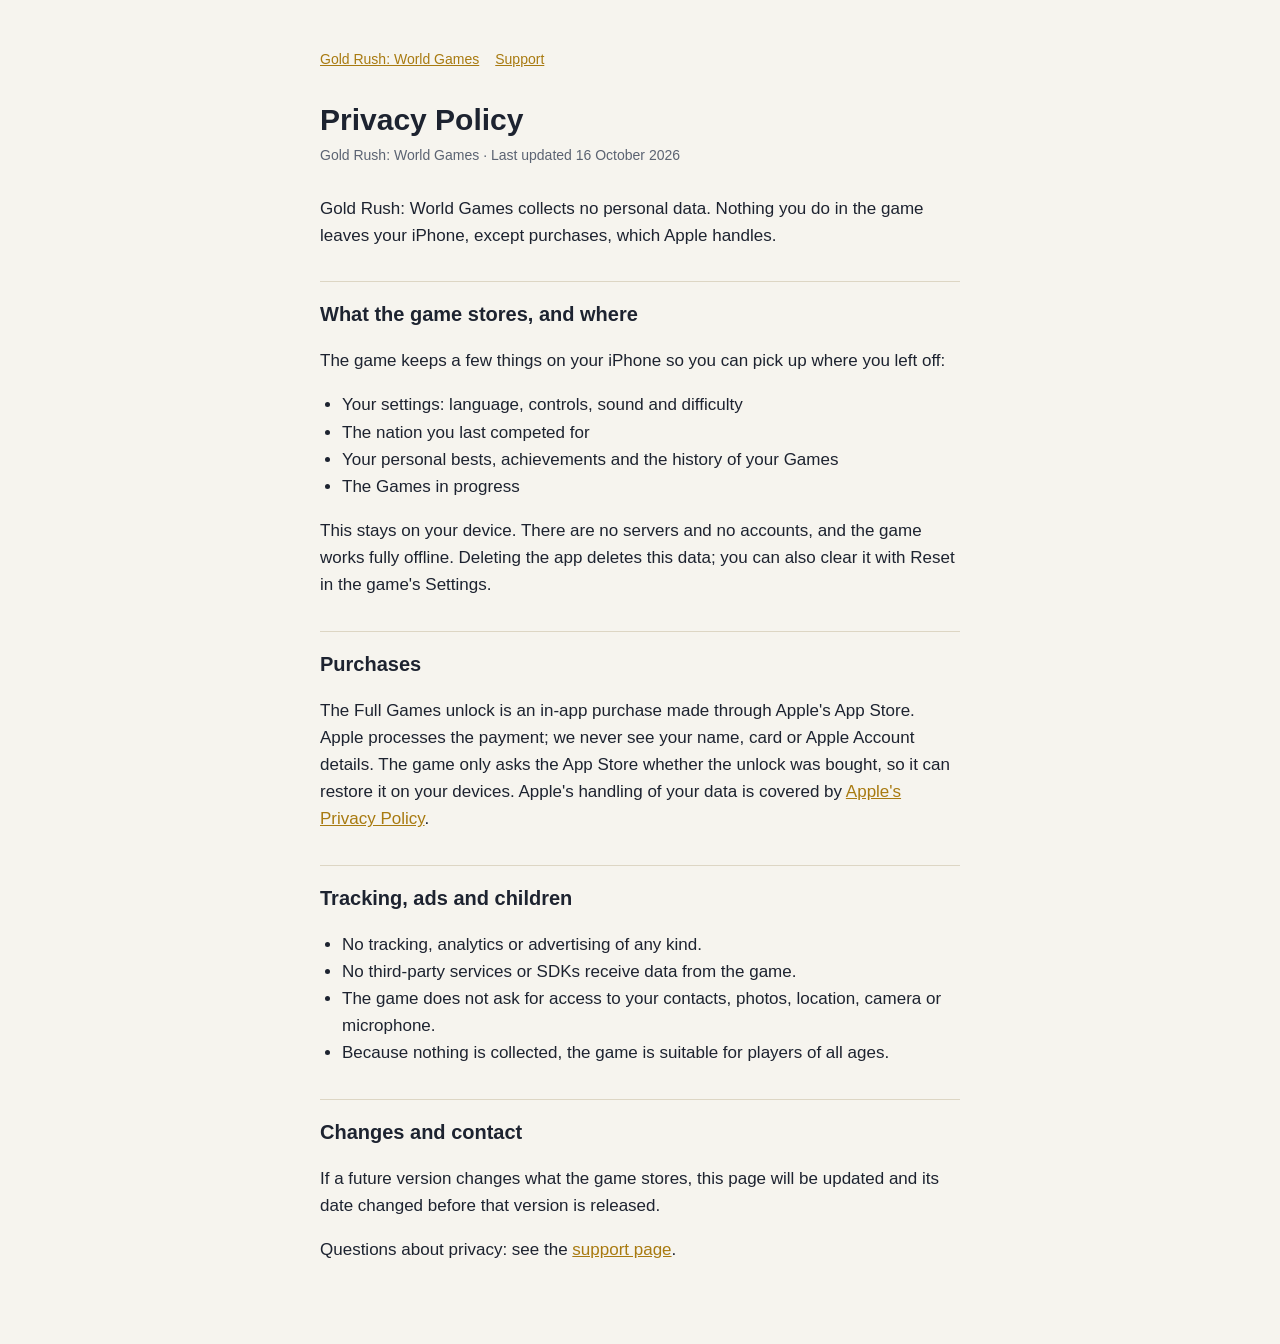
==== gold-rush/privacy.html @ f0ec4b03 "Privacy policy and support pages for Gold Rush: World Games Co-Authored-By: Claude Opus 5.5 <noreply" ====
<!doctype html>
<html lang="en">
<head>
<meta charset="utf-8">
<meta name="viewport" content="width=device-width, initial-scale=1">
<title>Privacy Policy · Gold Rush: World Games</title>
<link rel="stylesheet" href="style.css">
</head>
<body>
<main>
<nav><a href="./">Gold Rush: World Games</a><a href="support.html">Support</a></nav>
<h1>Privacy Policy</h1>
<div class="date">Gold Rush: World Games · Last updated 16 October 2026</div>

<p>Gold Rush: World Games collects no personal data. Nothing you do in the game leaves your iPhone, except purchases, which Apple handles.</p>

<h2>What the game stores, and where</h2>
<p>The game keeps a few things on your iPhone so you can pick up where you left off:</p>
<ul>
<li>Your settings: language, controls, sound and difficulty</li>
<li>The nation you last competed for</li>
<li>Your personal bests, achievements and the history of your Games</li>
<li>The Games in progress</li>
</ul>
<p>This stays on your device. There are no servers and no accounts, and the game works fully offline. Deleting the app deletes this data; you can also clear it with Reset in the game's Settings.</p>

<h2>Purchases</h2>
<p>The Full Games unlock is an in-app purchase made through Apple's App Store. Apple processes the payment; we never see your name, card or Apple Account details. The game only asks the App Store whether the unlock was bought, so it can restore it on your devices. Apple's handling of your data is covered by <a href="https://www.apple.com/legal/privacy/">Apple's Privacy Policy</a>.</p>

<h2>Tracking, ads and children</h2>
<ul>
<li>No tracking, analytics or advertising of any kind.</li>
<li>No third-party services or SDKs receive data from the game.</li>
<li>The game does not ask for access to your contacts, photos, location, camera or microphone.</li>
<li>Because nothing is collected, the game is suitable for players of all ages.</li>
</ul>

<h2>Changes and contact</h2>
<p>If a future version changes what the game stores, this page will be updated and its date changed before that version is released.</p>
<p>Questions about privacy: see the <a href="support.html">support page</a>.</p>
</main>
</body>
</html>
---- gold-rush/style.css ----
:root { --bg: #f6f4ee; --fg: #1d2330; --muted: #5b6372; --gold: #a87a10; --line: #ddd6c4; }
@media (prefers-color-scheme: dark) { :root { --bg: #11151c; --fg: #e9edf3; --muted: #9aa3b2; --gold: #e2b54a; --line: #2a3140; } }
* { box-sizing: border-box; }
body { margin: 0; background: var(--bg); color: var(--fg); font: 17px/1.6 -apple-system, BlinkMacSystemFont, "Segoe UI", Roboto, sans-serif; }
main { max-width: 680px; margin: 0 auto; padding: 48px 20px 64px; }
h1 { font-size: 30px; line-height: 1.2; margin: 0 0 6px; }
.date { color: var(--muted); font-size: 14px; margin-bottom: 28px; }
h2 { font-size: 20px; margin: 32px 0 8px; padding-top: 16px; border-top: 1px solid var(--line); }
a { color: var(--gold); }
nav { font-size: 14px; margin-bottom: 32px; display: flex; gap: 16px; }
ul { padding-left: 22px; }
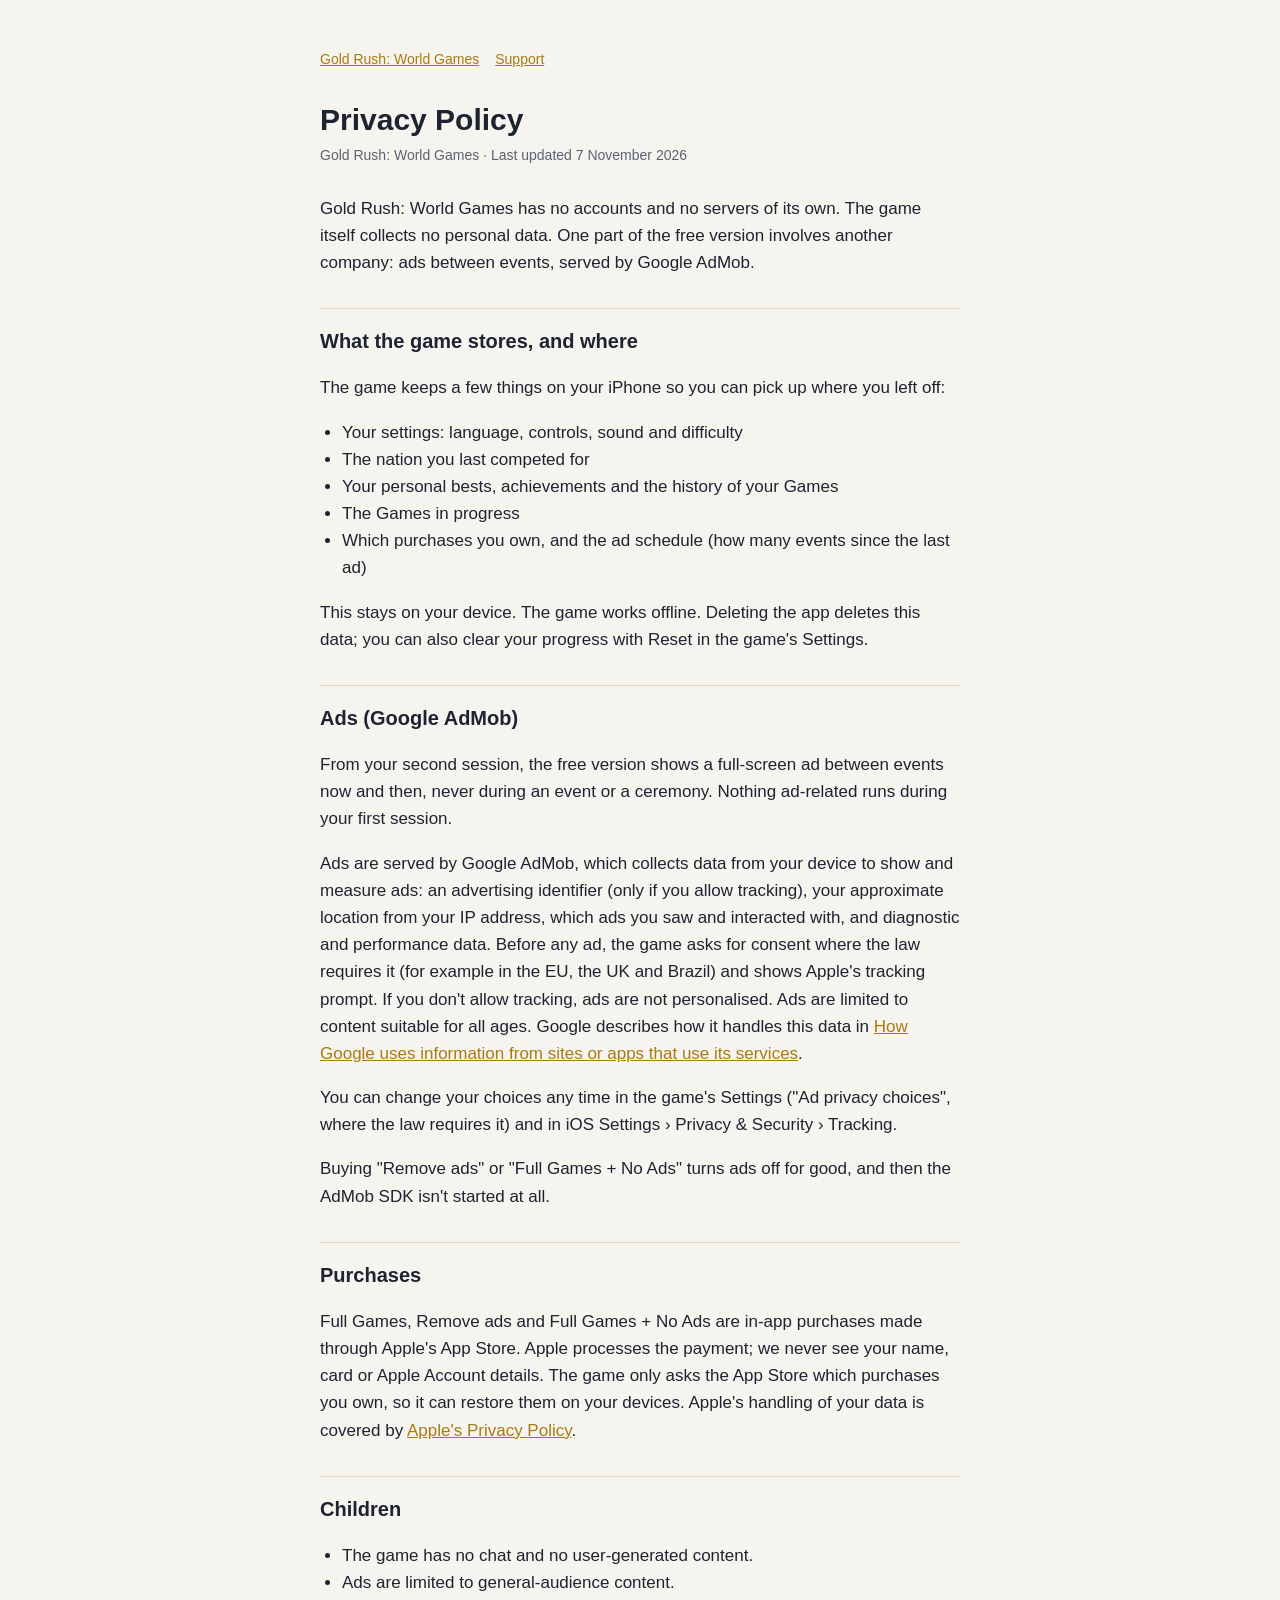
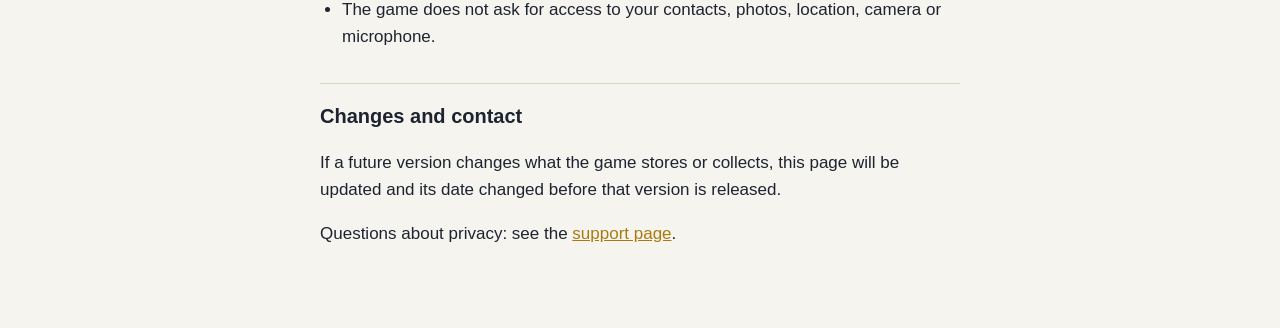
==== commit 5bcf8376: "Privacy policy: ads between events (Google AdMob) and the three purchases, for 1.1 Co-Authored-By: C" ====
--- a/gold-rush/privacy.html
+++ b/gold-rush/privacy.html
@@ -10,9 +10,9 @@
 <main>
 <nav><a href="./">Gold Rush: World Games</a><a href="support.html">Support</a></nav>
 <h1>Privacy Policy</h1>
-<div class="date">Gold Rush: World Games · Last updated 16 October 2026</div>
+<div class="date">Gold Rush: World Games · Last updated 7 November 2026</div>
 
-<p>Gold Rush: World Games collects no personal data. Nothing you do in the game leaves your iPhone, except purchases, which Apple handles.</p>
+<p>Gold Rush: World Games has no accounts and no servers of its own. The game itself collects no personal data. One part of the free version involves another company: ads between events, served by Google AdMob.</p>
 
 <h2>What the game stores, and where</h2>
 <p>The game keeps a few things on your iPhone so you can pick up where you left off:</p>
@@ -21,22 +21,28 @@
 <li>The nation you last competed for</li>
 <li>Your personal bests, achievements and the history of your Games</li>
 <li>The Games in progress</li>
+<li>Which purchases you own, and the ad schedule (how many events since the last ad)</li>
 </ul>
-<p>This stays on your device. There are no servers and no accounts, and the game works fully offline. Deleting the app deletes this data; you can also clear it with Reset in the game's Settings.</p>
+<p>This stays on your device. The game works offline. Deleting the app deletes this data; you can also clear your progress with Reset in the game's Settings.</p>
+
+<h2>Ads (Google AdMob)</h2>
+<p>From your second session, the free version shows a full-screen ad between events now and then, never during an event or a ceremony. Nothing ad-related runs during your first session.</p>
+<p>Ads are served by Google AdMob, which collects data from your device to show and measure ads: an advertising identifier (only if you allow tracking), your approximate location from your IP address, which ads you saw and interacted with, and diagnostic and performance data. Before any ad, the game asks for consent where the law requires it (for example in the EU, the UK and Brazil) and shows Apple's tracking prompt. If you don't allow tracking, ads are not personalised. Ads are limited to content suitable for all ages. Google describes how it handles this data in <a href="https://policies.google.com/technologies/partner-sites">How Google uses information from sites or apps that use its services</a>.</p>
+<p>You can change your choices any time in the game's Settings ("Ad privacy choices", where the law requires it) and in iOS Settings › Privacy &amp; Security › Tracking.</p>
+<p>Buying "Remove ads" or "Full Games + No Ads" turns ads off for good, and then the AdMob SDK isn't started at all.</p>
 
 <h2>Purchases</h2>
-<p>The Full Games unlock is an in-app purchase made through Apple's App Store. Apple processes the payment; we never see your name, card or Apple Account details. The game only asks the App Store whether the unlock was bought, so it can restore it on your devices. Apple's handling of your data is covered by <a href="https://www.apple.com/legal/privacy/">Apple's Privacy Policy</a>.</p>
+<p>Full Games, Remove ads and Full Games + No Ads are in-app purchases made through Apple's App Store. Apple processes the payment; we never see your name, card or Apple Account details. The game only asks the App Store which purchases you own, so it can restore them on your devices. Apple's handling of your data is covered by <a href="https://www.apple.com/legal/privacy/">Apple's Privacy Policy</a>.</p>
 
-<h2>Tracking, ads and children</h2>
+<h2>Children</h2>
 <ul>
-<li>No tracking, analytics or advertising of any kind.</li>
-<li>No third-party services or SDKs receive data from the game.</li>
+<li>The game has no chat and no user-generated content.</li>
+<li>Ads are limited to general-audience content.</li>
 <li>The game does not ask for access to your contacts, photos, location, camera or microphone.</li>
-<li>Because nothing is collected, the game is suitable for players of all ages.</li>
 </ul>
 
 <h2>Changes and contact</h2>
-<p>If a future version changes what the game stores, this page will be updated and its date changed before that version is released.</p>
+<p>If a future version changes what the game stores or collects, this page will be updated and its date changed before that version is released.</p>
 <p>Questions about privacy: see the <a href="support.html">support page</a>.</p>
 </main>
 </body>
